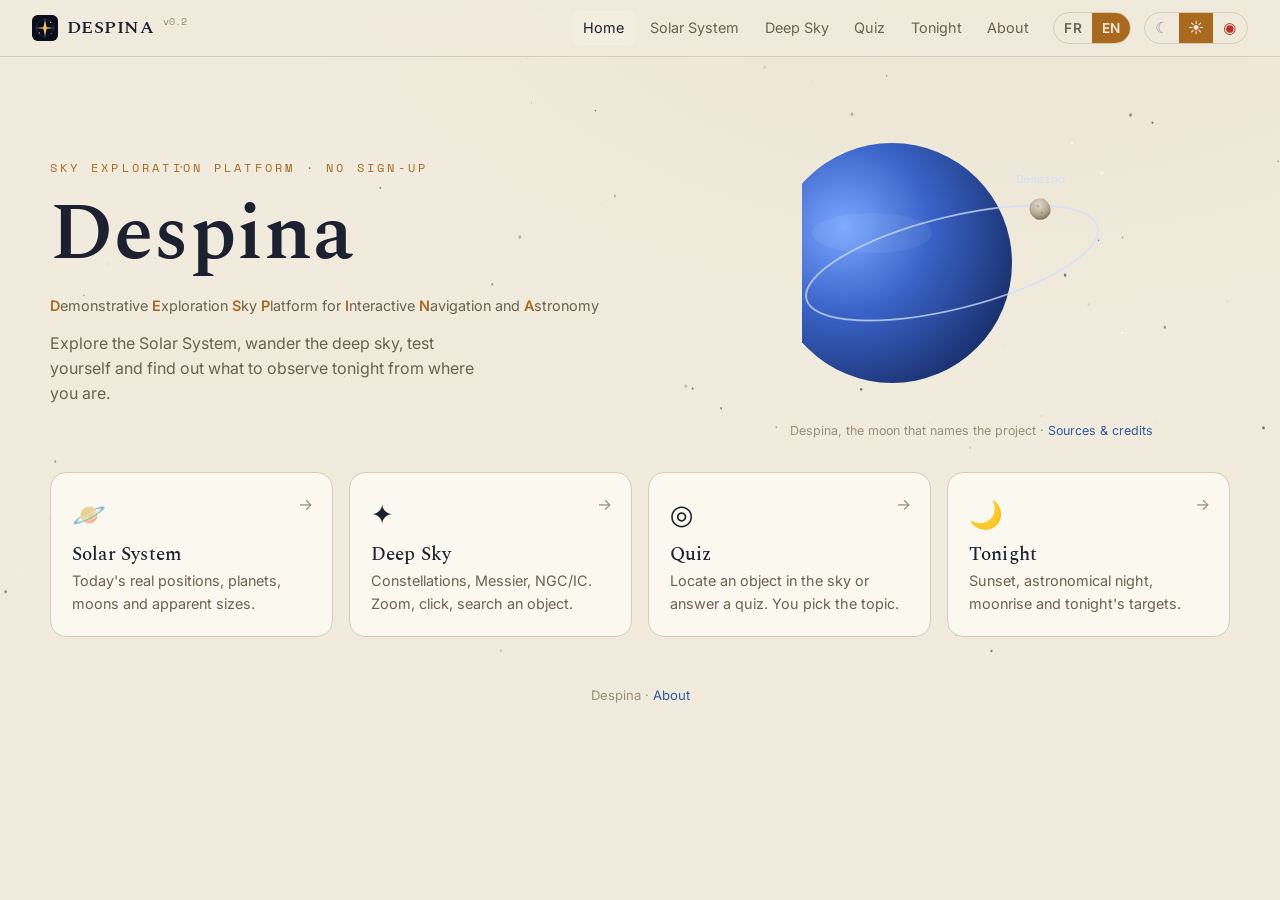
==== index.html @ 49970dee "Add files via upload Despina_v0.2" ====
<!DOCTYPE html>
<html lang="fr" data-theme="dark">
<head>
<meta charset="utf-8">
<meta name="viewport" content="width=device-width, initial-scale=1, viewport-fit=cover">
<title>Despina — apprendre le ciel</title>
<meta name="description" content="Despina : plateforme interactive d'astronomie — système solaire, ciel profond, quiz et quoi observer ce soir. Sans inscription.">
<meta name="theme-color" content="#0a0e1a">
<link rel="icon" href="./assets/img/icon.svg">
<link rel="manifest" href="./manifest.json">
<link rel="apple-touch-icon" href="./assets/img/icon.svg">
<meta name="apple-mobile-web-app-capable" content="yes">
<link rel="preconnect" href="https://fonts.googleapis.com">
<link rel="preconnect" href="https://fonts.gstatic.com" crossorigin>
<link href="https://fonts.googleapis.com/css2?family=Spectral:wght@400;500;600&family=Inter:wght@400;500;600&family=Space+Mono&display=swap" rel="stylesheet">
<link rel="stylesheet" href="./assets/css/base.css">
<script src="./assets/js/i18n.js"></script>
<script src="./assets/js/theme.js"></script>
<style>
  .hero { position:relative; overflow:hidden; }
  #stars { position:absolute; inset:0; width:100%; height:100%; z-index:0; }
  .hero-inner { position:relative; z-index:1; padding:clamp(2rem,5vw,3.5rem) 0 1rem; }
  .hero-top { display:grid; grid-template-columns:1.1fr .9fr; gap:2rem; align-items:center; }
  @media (max-width:820px){ .hero-top { grid-template-columns:1fr; } }
  .hero h1 { font-size:clamp(2.6rem,8vw,5rem); font-weight:600; letter-spacing:1px; margin:.1em 0 .1em; }
  .hero .acr { color:var(--muted); font-size:.9rem; }
  .hero .acr b { color:var(--accent); font-weight:600; }
  .lede { color:var(--muted); max-width:44ch; margin:.7rem 0 0; }
  .despina-card { text-align:center; }
  .despina-card .hero-art { width:100%; max-width:340px; height:auto; margin:0 auto; display:block; border-radius:14px; }
  .cap { color:var(--faint); font-size:.78rem; margin:.5rem 0 0; }
  .grid { display:grid; grid-template-columns:repeat(auto-fit,minmax(230px,1fr)); gap:1rem; margin-top:2rem; }
  .tile { position:relative; display:block; text-decoration:none; color:inherit; background:var(--surface);
    border:1px solid var(--line); border-radius:16px; padding:1.3rem; overflow:hidden; transition:transform .18s,border-color .18s; }
  .tile:hover { transform:translateY(-3px); border-color:var(--accent); text-decoration:none; }
  .tile .ic { font-size:1.7rem; } .tile h3 { margin:.5rem 0 .25rem; font-size:1.2rem; }
  .tile p { margin:0; color:var(--muted); font-size:.9rem; } .tile .go { position:absolute; top:1.2rem; right:1.2rem; color:var(--faint); }
</style>
</head>
<body>
<a href="#main" class="skip" data-i18n="nav.home">Accueil</a>
<header class="topbar">
  <span class="brand"><img src="./assets/img/icon.svg" width="26" height="26" alt=""><b>DESPINA</b><span class="v">v0.2</span></span>
  <nav class="nav">
    <a href="./index.html" class="active" data-i18n="nav.home">Accueil</a>
    <a href="./solar.html" data-i18n="nav.solar">Système solaire</a>
    <a href="./deepsky.html" data-i18n="nav.deepsky">Ciel profond</a>
    <a href="./quiz.html" data-i18n="nav.quiz">Quiz</a>
    <a href="./observe.html" data-i18n="nav.observe">Ce soir</a>
    <a href="./info.html" data-i18n="nav.info">Infos</a>
  </nav>
  <span data-lang-switch></span>
  <span data-theme-switch></span>
</header>

<main id="main" class="hero">
  <canvas id="stars" aria-hidden="true"></canvas>
  <div class="wrap hero-inner">
    <div class="hero-top">
      <div>
        <p class="eyebrow" data-i18n="home.eyebrow">Plateforme d'exploration du ciel · sans inscription</p>
        <h1>Despina</h1>
        <p class="acr" data-i18n-html="home.acronym"></p>
        <p class="lede" data-i18n="home.lede"></p>
      </div>
      <div class="despina-card">
        <svg class="hero-art" viewBox="0 0 340 300" role="img" aria-label="Illustration de Despina et de Neptune">
          <defs>
            <radialGradient id="nep" cx="30%" cy="35%" r="80%">
              <stop offset="0%" stop-color="#7aa6ff"/>
              <stop offset="45%" stop-color="#3a63c8"/><stop offset="100%" stop-color="#152a63"/>
            </radialGradient>
            <radialGradient id="moon" cx="38%" cy="35%" r="75%">
              <stop offset="0%" stop-color="#e7ddce"/><stop offset="60%" stop-color="#b3a690"/><stop offset="100%" stop-color="#6b6152"/>
            </radialGradient>
          </defs>
          <!-- étoiles -->
          <g fill="#fff"><circle cx="40" cy="40" r="1.1"/><circle cx="300" cy="60" r="1.4"/><circle cx="270" cy="30" r="0.9"/>
            <circle cx="60" cy="240" r="1.2"/><circle cx="320" cy="220" r="1"/><circle cx="30" cy="150" r="0.8"/></g>
          <!-- Neptune, limbe -->
          <circle cx="90" cy="150" r="120" fill="url(#nep)"/>
          <ellipse cx="70" cy="120" rx="60" ry="20" fill="#ffffff" opacity=".06"/>
          <!-- anneau Le Verrier -->
          <ellipse cx="150" cy="150" rx="150" ry="46" fill="none" stroke="#cfe0ff" stroke-width="2" opacity=".55" transform="rotate(-14 150 150)"/>
          <ellipse cx="150" cy="150" rx="150" ry="46" fill="none" stroke="#cfe0ff" stroke-width="0.6" opacity=".9" transform="rotate(-14 150 150)"/>
          <!-- Despina, petite lune irrégulière juste en deçà de l'anneau -->
          <g transform="translate(238,96) rotate(20)">
            <path d="M0,-11 Q9,-9 11,0 Q10,10 0,11 Q-10,9 -11,-1 Q-9,-10 0,-11 Z" fill="url(#moon)"/>
            <circle cx="-3" cy="-2" r="1.6" fill="#000" opacity=".18"/><circle cx="3" cy="3" r="1.2" fill="#000" opacity=".15"/>
          </g>
          <text x="238" y="70" text-anchor="middle" font-size="12" fill="#cfe0ff" font-family="Space Mono, monospace">Despina</text>
        </svg>
        <p class="cap"><span data-i18n="home.despina.h">Despina, la lune qui donne son nom au projet</span> ·
          <a href="#" id="sources-link" data-i18n="home.despina.sources">Sources &amp; crédits</a></p>
      </div>
    </div>

    <div class="grid">
      <a class="tile" href="./solar.html"><span class="go">→</span><div class="ic">🪐</div>
        <h3 data-i18n="nav.solar">Système solaire</h3><p data-i18n="home.solar.d"></p></a>
      <a class="tile" href="./deepsky.html"><span class="go">→</span><div class="ic">✦</div>
        <h3 data-i18n="nav.deepsky">Ciel profond</h3><p data-i18n="home.deepsky.d"></p></a>
      <a class="tile" href="./quiz.html"><span class="go">→</span><div class="ic">◎</div>
        <h3 data-i18n="nav.quiz">Quiz</h3><p data-i18n="home.quiz.d"></p></a>
      <a class="tile" href="./observe.html"><span class="go">→</span><div class="ic">🌙</div>
        <h3 data-i18n="nav.observe">Ce soir</h3><p data-i18n="home.observe.d"></p></a>
    </div>
  </div>
</main>

<footer class="wrap" style="color:var(--faint);font-size:.82rem;text-align:center;padding-top:2rem">
  Despina · <a href="./info.html" data-i18n="nav.info">Infos</a>
</footer>

<script>
// sources Despina (modale)
document.getElementById("sources-link").addEventListener("click", e=>{
  e.preventDefault();
  const en = (window.Despina.getLang&&window.Despina.getLang())==="en";
  const html = en
   ? `<h3>Despina — sources &amp; credits</h3>
      <p>Despina (Neptune V) is the third-closest inner moon of Neptune, ~150 km across and irregular. Discovered in late July 1989 from <b>Voyager 2</b> images (S. P. Synnott &amp; the Voyager Imaging Team; designation S/1989 N 3), named in 1991 after Despoina of Greek mythology. It orbits just inside the Le Verrier ring and acts as its shepherd moon.</p>
      <p>The image above is an <b>original illustration</b> made for this app (real Voyager 2 / JWST views are extremely low-resolution).</p>
      <h4>Sources</h4><ul>
        <li><a href="https://www.nasa.gov/history/30-years-ago-voyager-2-explores-neptune/" target="_blank" rel="noopener">NASA — Voyager 2 at Neptune</a></li>
        <li><a href="https://en.wikipedia.org/wiki/Despina_(moon)" target="_blank" rel="noopener">Wikipedia — Despina (moon)</a></li>
        <li><a href="https://www.britannica.com/place/Neptune-planet/The-ring-system" target="_blank" rel="noopener">Britannica — Neptune's rings</a></li>
        <li><a href="https://earthsky.org/space/webb-sees-neptunes-rings-and-moons-wow/" target="_blank" rel="noopener">JWST image of Despina (EarthSky/NASA)</a></li></ul>`
   : `<h3>Despina — sources &amp; crédits</h3>
      <p>Despina (Neptune V) est la troisième lune interne de Neptune, ~150 km, irrégulière. Découverte fin juillet 1989 sur les images de <b>Voyager 2</b> (S. P. Synnott &amp; l'équipe imagerie Voyager ; désignation S/1989 N 3), nommée en 1991 d'après Despoina de la mythologie grecque. Elle orbite juste en deçà de l'anneau Le Verrier dont elle est la lune-berger.</p>
      <p>L'image ci-dessus est une <b>illustration originale</b> réalisée pour l'appli (les vraies vues Voyager 2 / JWST sont de très faible résolution).</p>
      <h4>Sources</h4><ul>
        <li><a href="https://www.nasa.gov/history/30-years-ago-voyager-2-explores-neptune/" target="_blank" rel="noopener">NASA — Voyager 2 à Neptune</a></li>
        <li><a href="https://fr.wikipedia.org/wiki/Despina_(lune)" target="_blank" rel="noopener">Wikipédia — Despina (lune)</a></li>
        <li><a href="https://www.britannica.com/place/Neptune-planet/The-ring-system" target="_blank" rel="noopener">Britannica — anneaux de Neptune</a></li>
        <li><a href="https://earthsky.org/space/webb-sees-neptunes-rings-and-moons-wow/" target="_blank" rel="noopener">Image JWST de Despina (EarthSky/NASA)</a></li></ul>`;
  window.Despina.modal(html);
});
// champ d'étoiles
(function(){
  const c=document.getElementById('stars'),x=c.getContext('2d');let w,h,stars,DPR;
  const reduce=matchMedia('(prefers-reduced-motion: reduce)').matches;
  const ink=v=>getComputedStyle(document.documentElement).getPropertyValue(v).trim();
  function resize(){DPR=Math.min(devicePixelRatio||1,2);w=c.clientWidth;h=c.clientHeight;c.width=w*DPR;c.height=h*DPR;x.setTransform(DPR,0,0,DPR,0,0);
    const n=Math.min(160,Math.floor(w*h/9000));stars=Array.from({length:n},()=>({x:Math.random()*w,y:Math.random()*h,r:Math.random()*1.3+.2,p:Math.random()*6.28,s:Math.random()*.02+.004}));}
  function frame(t){x.clearRect(0,0,w,h);const col=ink('--star')||'#fff';
    for(const s of stars){const a=reduce?.7:(0.35+0.35*Math.sin(s.p+t*s.s));x.globalAlpha=a;x.fillStyle=col;x.beginPath();x.arc(s.x,s.y,s.r,0,6.28);x.fill();}
    x.globalAlpha=1;if(!reduce)requestAnimationFrame(frame);}
  addEventListener('resize',resize);resize();requestAnimationFrame(frame);
})();
</script>
</body>
</html>
---- assets/css/base.css ----
/* ============================================================
   Despina — feuille de style commune (v0.2)
   Thèmes : sombre (défaut) · clair · nuit (rouge, vision nocturne)
   ============================================================ */

:root,
[data-theme="dark"] {
  --bg:#0a0e1a; --bg-2:#0d1324; --surface:#131a2e; --surface-2:#1b2440;
  --line:#26314f; --ink:#e8ecf5; --muted:#8792ab; --faint:#566079;
  --accent:#f4c15d; --accent-2:#6ea8ff; --danger:#ff6b6b;
  --star:#ffffff; --shadow:0 10px 40px rgba(0,0,0,.45); color-scheme:dark;
}
[data-theme="light"] {
  --bg:#f1ebdd; --bg-2:#ece4d2; --surface:#fbf8f0; --surface-2:#f4eee0;
  --line:#d8cdb4; --ink:#1b2130; --muted:#6b6250; --faint:#9a8f78;
  --accent:#a9691f; --accent-2:#2f5aa8; --danger:#b23b2e;
  --star:#2b3446; --shadow:0 10px 30px rgba(80,60,20,.18); color-scheme:light;
}
[data-theme="night"] {
  --bg:#060000; --bg-2:#0a0000; --surface:#120202; --surface-2:#1c0404;
  --line:#3a0a06; --ink:#ff5a49; --muted:#b83024; --faint:#7a1c14;
  --accent:#ff6a54; --accent-2:#d84634; --danger:#ff6a54;
  --star:#ff5a49; --shadow:0 10px 30px rgba(0,0,0,.7); color-scheme:dark;
}
[data-theme="night"] img, [data-theme="night"] .planet-visual, [data-theme="night"] canvas,
[data-theme="night"] .hero-art { filter: sepia(1) saturate(6) hue-rotate(-38deg) brightness(.6); }

* { box-sizing: border-box; }
html, body { margin: 0; padding: 0; }
body {
  background: radial-gradient(1200px 700px at 78% -10%, var(--bg-2), transparent 60%), var(--bg);
  color: var(--ink);
  font-family: "Inter", system-ui, -apple-system, "Segoe UI", Roboto, sans-serif;
  font-size: 16px; line-height: 1.55; min-height: 100vh; -webkit-font-smoothing: antialiased;
}
h1,h2,h3,.display { font-family:"Spectral",Georgia,serif; font-weight:500; letter-spacing:.2px; line-height:1.15; margin:0 0 .4em; }
.mono,.data { font-family:"Space Mono",ui-monospace,Menlo,monospace; }
a { color: var(--accent-2); text-decoration: none; } a:hover { text-decoration: underline; }

.eyebrow { font-family:"Space Mono",monospace; font-size:.72rem; letter-spacing:.28em; text-transform:uppercase; color:var(--accent); }

/* Barre de nav */
.topbar { position:sticky; top:0; z-index:40; display:flex; align-items:center; gap:.8rem;
  padding:.7rem clamp(1rem,3vw,2rem); background:color-mix(in srgb,var(--bg) 82%,transparent);
  backdrop-filter:blur(10px); border-bottom:1px solid var(--line); }
.brand { display:flex; align-items:center; gap:.55rem; font-family:"Spectral",serif; font-size:1.15rem; color:var(--ink); }
.brand img { width:26px; height:26px; }
.brand b { font-weight:600; letter-spacing:.5px; }
.brand .v { font:.62rem "Space Mono",monospace; color:var(--faint); align-self:flex-start; }
.nav { display:flex; gap:.2rem; margin-left:auto; flex-wrap:wrap; }
.nav a { color:var(--muted); padding:.35rem .7rem; border-radius:8px; font-size:.9rem; }
.nav a:hover { background:var(--surface); color:var(--ink); text-decoration:none; }
.nav a.active { color:var(--ink); background:var(--surface-2); }

.theme-switch,.lang-switch { display:inline-flex; border:1px solid var(--line); border-radius:999px; overflow:hidden; }
.theme-switch button,.lang-switch button { background:transparent; border:0; cursor:pointer; color:var(--muted);
  height:30px; display:grid; place-items:center; font-size:.85rem; font-family:inherit; }
.theme-switch button { width:34px; font-size:.95rem; }
.lang-switch button { width:38px; font-weight:600; letter-spacing:.5px; }
.theme-switch button[aria-pressed="true"],.lang-switch button[aria-pressed="true"] { background:var(--accent); color:var(--bg); }

.wrap { max-width:1180px; margin:0 auto; padding:clamp(1rem,3vw,2rem); }
.card { background:var(--surface); border:1px solid var(--line); border-radius:14px; padding:1.1rem 1.2rem; box-shadow:var(--shadow); }

.btn { display:inline-flex; align-items:center; gap:.5rem; cursor:pointer; background:var(--surface-2); color:var(--ink);
  border:1px solid var(--line); border-radius:10px; padding:.5rem .9rem; font-size:.92rem; font-family:inherit; }
.btn:hover { border-color:var(--accent); }
.btn.primary { background:var(--accent); color:var(--bg); border-color:transparent; font-weight:600; }
.btn:focus-visible, a:focus-visible, button:focus-visible { outline:2px solid var(--accent-2); outline-offset:2px; }

.tag { font:.68rem "Space Mono",monospace; letter-spacing:.05em; color:var(--accent); border:1px solid var(--line);
  padding:.1rem .45rem; border-radius:6px; text-transform:uppercase; }
.tag.soon { color:var(--muted); }

/* bouton "i" / "+" ronds */
.info-btn { display:inline-grid; place-items:center; width:20px; height:20px; border-radius:50%; cursor:pointer;
  border:1px solid var(--line); background:var(--surface-2); color:var(--muted); font:600 .72rem "Space Mono",monospace; padding:0; vertical-align:middle; }
.info-btn:hover { color:var(--accent); border-color:var(--accent); }

.datatable { width:100%; border-collapse:collapse; font-size:.9rem; }
.datatable td { padding:.38rem 0; border-bottom:1px dashed var(--line); vertical-align:top; }
.datatable td:first-child { color:var(--muted); padding-right:1rem; }
.datatable td:last-child { text-align:right; font-family:"Space Mono",monospace; }

.chips { display:flex; flex-wrap:wrap; gap:.35rem; margin:.4rem 0; }
.chip { font:.74rem "Space Mono",monospace; color:var(--muted); border:1px solid var(--line);
  border-radius:999px; padding:.12rem .55rem; }
.chip.hl { color:var(--bg); background:var(--accent); border-color:transparent; font-weight:600; }

.stub { min-height:55vh; display:grid; place-content:center; text-align:center; gap:.6rem; padding:2rem; }
.stub .big { font-size:clamp(1.8rem,5vw,3rem); }

/* Modale d'info / sources */
.modal-back { position:fixed; inset:0; background:rgba(0,0,0,.6); z-index:100; display:grid; place-items:center; padding:1rem; }
[data-theme="night"] .modal-back { background:rgba(0,0,0,.85); }
.modal { background:var(--surface); border:1px solid var(--line); border-radius:16px; max-width:640px; width:100%;
  max-height:85vh; overflow:auto; padding:1.4rem 1.5rem; box-shadow:var(--shadow); }
.modal h3 { font-size:1.3rem; }
.modal h4 { margin:1rem 0 .2rem; font:600 .82rem "Space Mono",monospace; text-transform:uppercase; letter-spacing:.06em; color:var(--accent); }
.modal p, .modal li { color:var(--muted); font-size:.9rem; }
.modal .formula { font-family:"Space Mono",monospace; background:var(--surface-2); border:1px solid var(--line);
  border-radius:8px; padding:.5rem .7rem; color:var(--ink); font-size:.85rem; display:block; margin:.3rem 0; overflow-x:auto; }
.modal-close { float:right; }

@media (prefers-reduced-motion: reduce) { * { animation-duration:.001ms !important; transition-duration:.001ms !important; } }
.skip { position:absolute; left:-999px; }
.skip:focus { left:1rem; top:.6rem; background:var(--accent); color:var(--bg); padding:.4rem .7rem; border-radius:8px; z-index:110; }
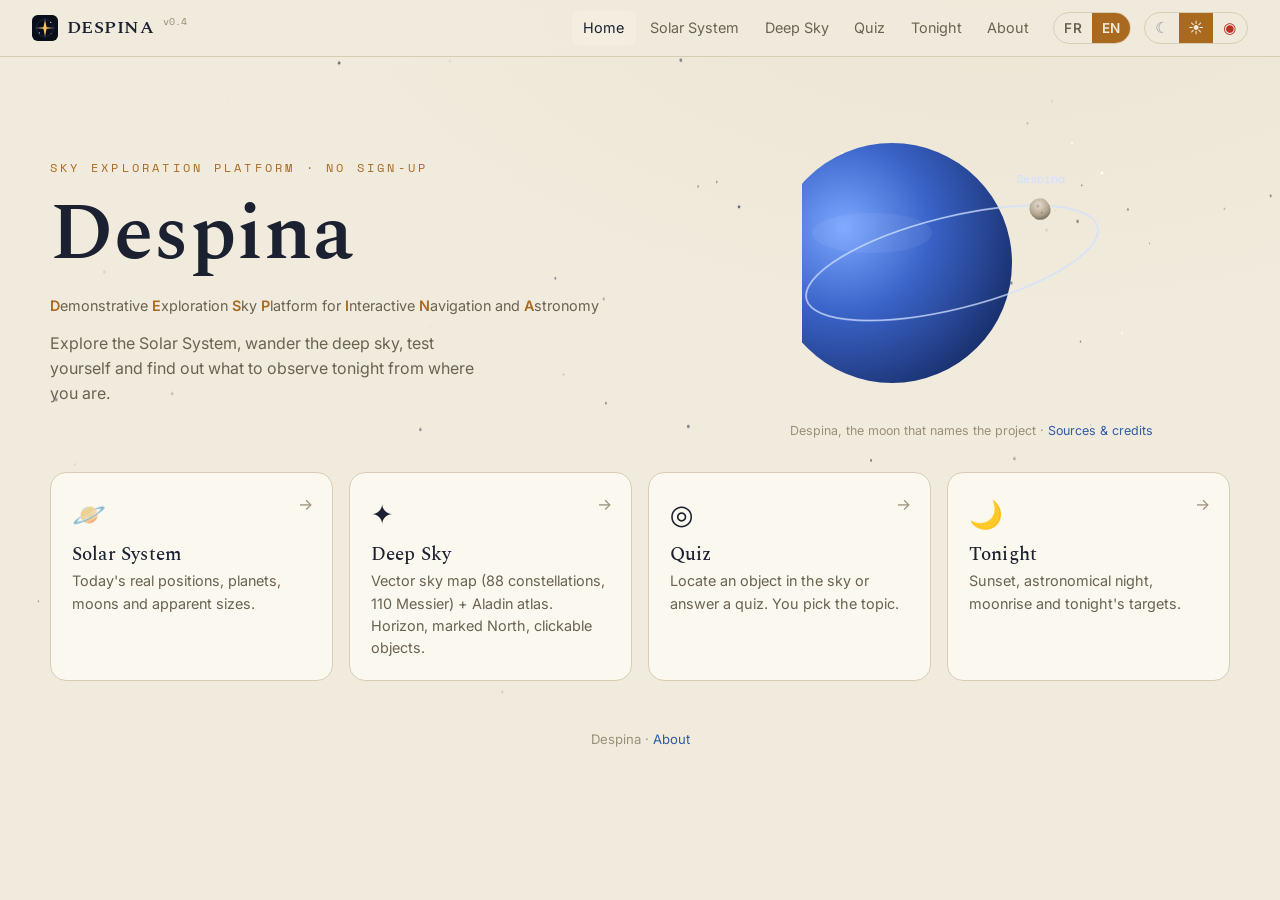
==== commit 51fd1a3d: "Add files via upload Despina_v0.4" ====
--- a/index.html
+++ b/index.html
@@ -40,7 +40,7 @@
 <body>
 <a href="#main" class="skip" data-i18n="nav.home">Accueil</a>
 <header class="topbar">
-  <span class="brand"><img src="./assets/img/icon.svg" width="26" height="26" alt=""><b>DESPINA</b><span class="v">v0.2</span></span>
+  <span class="brand"><img src="./assets/img/icon.svg" width="26" height="26" alt=""><b>DESPINA</b><span class="v">v0.4</span></span>
   <nav class="nav">
     <a href="./index.html" class="active" data-i18n="nav.home">Accueil</a>
     <a href="./solar.html" data-i18n="nav.solar">Système solaire</a>
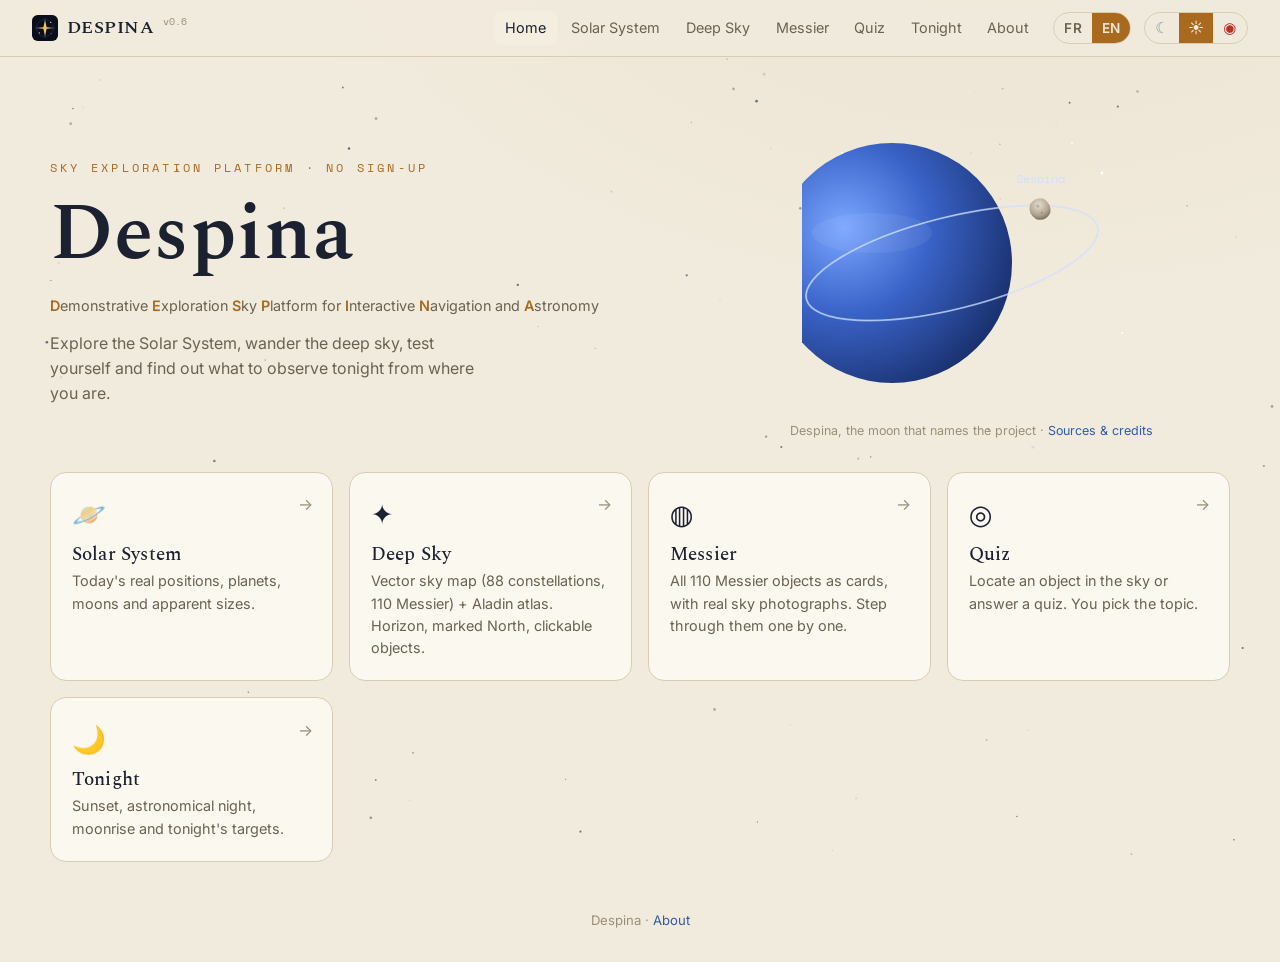
==== commit 353f79b3: "Add files via upload Despina_v0.6" ====
--- a/index.html
+++ b/index.html
@@ -3,9 +3,26 @@
 <head>
 <meta charset="utf-8">
 <meta name="viewport" content="width=device-width, initial-scale=1, viewport-fit=cover">
-<title>Despina — apprendre le ciel</title>
+<title>Despina — planétarium interactif</title>
 <meta name="description" content="Despina : plateforme interactive d'astronomie — système solaire, ciel profond, quiz et quoi observer ce soir. Sans inscription.">
 <meta name="theme-color" content="#0a0e1a">
+<meta name="description" content="Carte du ciel, système solaire, catalogue Messier et quiz. Positions réelles calculées dans le navigateur, sans compte ni traceur. Fonctionne hors-ligne.">
+<link rel="canonical" href="https://VOTRE-COMPTE.github.io/despina-aapp/">
+<meta property="og:type" content="website">
+<meta property="og:site_name" content="Despina">
+<meta property="og:locale" content="fr_FR">
+<meta property="og:locale:alternate" content="en_GB">
+<meta property="og:url" content="https://VOTRE-COMPTE.github.io/despina-aapp/">
+<meta property="og:title" content="Despina — planétarium interactif">
+<meta property="og:description" content="Carte du ciel, système solaire, catalogue Messier et quiz. Positions réelles calculées dans le navigateur, sans compte ni traceur. Fonctionne hors-ligne.">
+<meta property="og:image" content="https://VOTRE-COMPTE.github.io/despina-aapp/assets/img/og.png">
+<meta property="og:image:width" content="1200">
+<meta property="og:image:height" content="630">
+<meta property="og:image:alt" content="Despina — planétarium interactif">
+<meta name="twitter:card" content="summary_large_image">
+<meta name="twitter:title" content="Despina — planétarium interactif">
+<meta name="twitter:description" content="Carte du ciel, système solaire, catalogue Messier et quiz. Positions réelles calculées dans le navigateur, sans compte ni traceur. Fonctionne hors-ligne.">
+<meta name="twitter:image" content="https://VOTRE-COMPTE.github.io/despina-aapp/assets/img/og.png">
 <link rel="icon" href="./assets/img/icon.svg">
 <link rel="manifest" href="./manifest.json">
 <link rel="apple-touch-icon" href="./assets/img/icon.svg">
@@ -40,11 +57,12 @@
 <body>
 <a href="#main" class="skip" data-i18n="nav.home">Accueil</a>
 <header class="topbar">
-  <span class="brand"><img src="./assets/img/icon.svg" width="26" height="26" alt=""><b>DESPINA</b><span class="v">v0.4</span></span>
+  <span class="brand"><img src="./assets/img/icon.svg" width="26" height="26" alt=""><b>DESPINA</b><span class="v">v0.6</span></span>
   <nav class="nav">
     <a href="./index.html" class="active" data-i18n="nav.home">Accueil</a>
     <a href="./solar.html" data-i18n="nav.solar">Système solaire</a>
     <a href="./deepsky.html" data-i18n="nav.deepsky">Ciel profond</a>
+    <a href="./messier.html" data-i18n="nav.messier">Messier</a>
     <a href="./quiz.html" data-i18n="nav.quiz">Quiz</a>
     <a href="./observe.html" data-i18n="nav.observe">Ce soir</a>
     <a href="./info.html" data-i18n="nav.info">Infos</a>
@@ -100,6 +118,8 @@
         <h3 data-i18n="nav.solar">Système solaire</h3><p data-i18n="home.solar.d"></p></a>
       <a class="tile" href="./deepsky.html"><span class="go">→</span><div class="ic">✦</div>
         <h3 data-i18n="nav.deepsky">Ciel profond</h3><p data-i18n="home.deepsky.d"></p></a>
+      <a class="tile" href="./messier.html"><span class="go">→</span><div class="ic">◍</div>
+        <h3 data-i18n="nav.messier">Messier</h3><p data-i18n="home.messier.d"></p></a>
       <a class="tile" href="./quiz.html"><span class="go">→</span><div class="ic">◎</div>
         <h3 data-i18n="nav.quiz">Quiz</h3><p data-i18n="home.quiz.d"></p></a>
       <a class="tile" href="./observe.html"><span class="go">→</span><div class="ic">🌙</div>
--- a/assets/css/base.css
+++ b/assets/css/base.css
@@ -52,6 +52,33 @@
 .nav a:hover { background:var(--surface); color:var(--ink); text-decoration:none; }
 .nav a.active { color:var(--ink); background:var(--surface-2); }
 
+/* Bouton hamburger : masqué sur grand écran, injecté par theme.js */
+.nav-toggle { display:none; background:transparent; border:1px solid var(--line); border-radius:9px;
+  color:var(--ink); width:38px; height:34px; cursor:pointer; font-size:1.1rem; line-height:1;
+  align-items:center; justify-content:center; padding:0; }
+
+/* Témoin hors-ligne (injecté par theme.js) */
+.offline-tag { font:.62rem "Space Mono",monospace; text-transform:uppercase; letter-spacing:.08em;
+  color:var(--bg); background:var(--accent); border-radius:999px; padding:.15rem .45rem; align-self:center; }
+.offline-tag[hidden] { display:none; }
+
+@media (max-width:860px) {
+  .topbar { flex-wrap:nowrap; gap:.5rem; padding:.55rem .8rem; }
+  .brand { font-size:1rem; }
+  .brand .v { display:none; }
+  .nav-toggle { display:inline-flex; margin-left:auto; order:3; }
+  .topbar [data-lang-switch] { order:1; }
+  .topbar [data-theme-switch] { order:2; }
+  /* le menu devient un panneau déroulant, fermé par défaut */
+  .nav { order:4; position:absolute; top:100%; left:0; right:0; margin:0;
+    flex-direction:column; gap:.15rem; padding:.5rem .8rem .8rem;
+    background:var(--bg-2); border-bottom:1px solid var(--line); box-shadow:var(--shadow);
+    max-height:0; overflow:hidden; opacity:0; visibility:hidden;
+    transition:max-height .22s ease, opacity .18s ease; }
+  .topbar.nav-open .nav { max-height:70vh; opacity:1; visibility:visible; overflow-y:auto; }
+  .nav a { padding:.6rem .7rem; font-size:1rem; }
+}
+
 .theme-switch,.lang-switch { display:inline-flex; border:1px solid var(--line); border-radius:999px; overflow:hidden; }
 .theme-switch button,.lang-switch button { background:transparent; border:0; cursor:pointer; color:var(--muted);
   height:30px; display:grid; place-items:center; font-size:.85rem; font-family:inherit; }
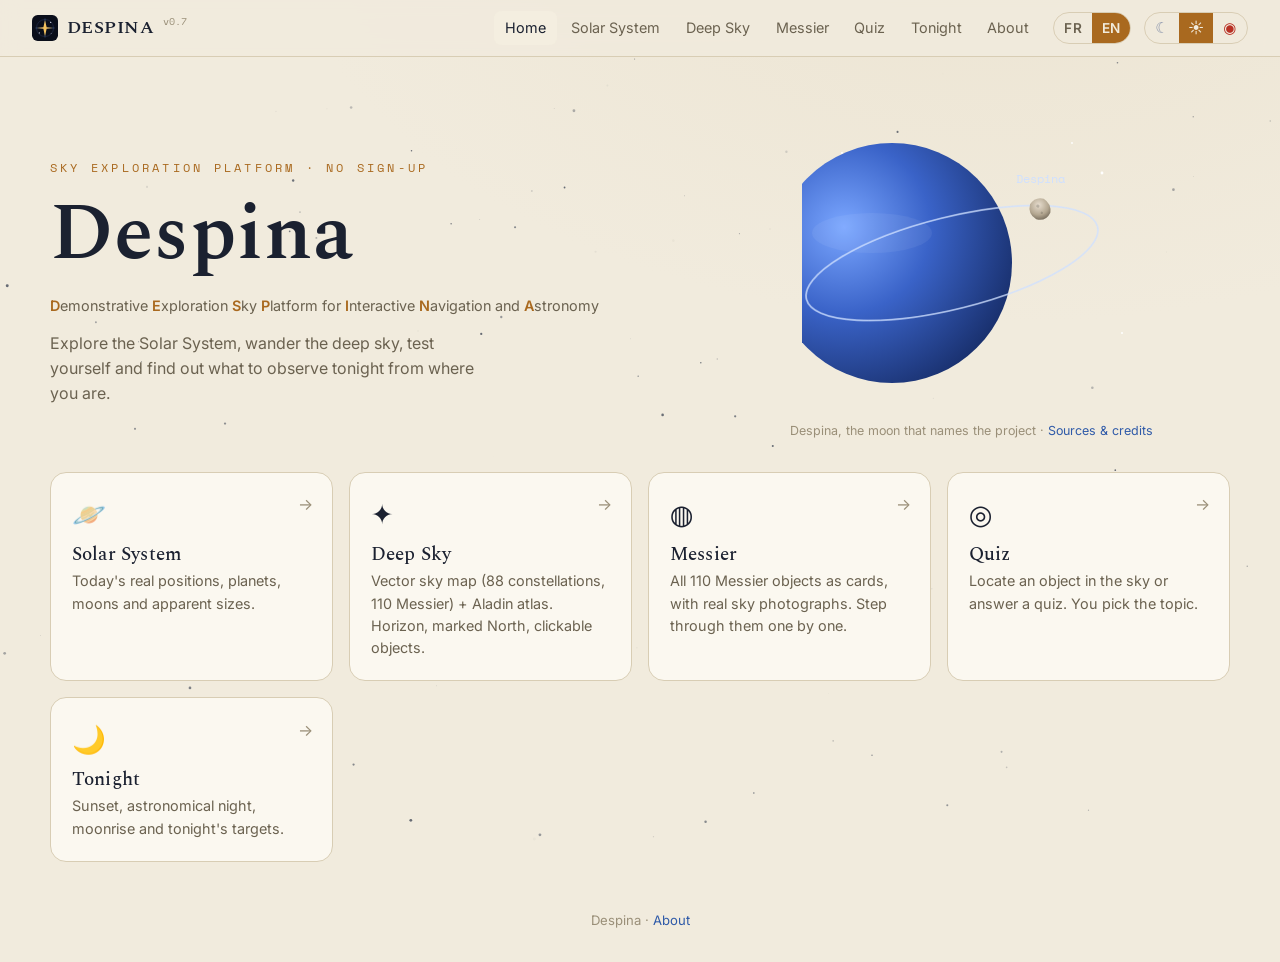
==== commit 360d15fa: "Despina_v0.7" ====
--- a/index.html
+++ b/index.html
@@ -57,7 +57,7 @@
 <body>
 <a href="#main" class="skip" data-i18n="nav.home">Accueil</a>
 <header class="topbar">
-  <span class="brand"><img src="./assets/img/icon.svg" width="26" height="26" alt=""><b>DESPINA</b><span class="v">v0.6</span></span>
+  <span class="brand"><img src="./assets/img/icon.svg" width="26" height="26" alt=""><b>DESPINA</b><span class="v">v0.7</span></span>
   <nav class="nav">
     <a href="./index.html" class="active" data-i18n="nav.home">Accueil</a>
     <a href="./solar.html" data-i18n="nav.solar">Système solaire</a>
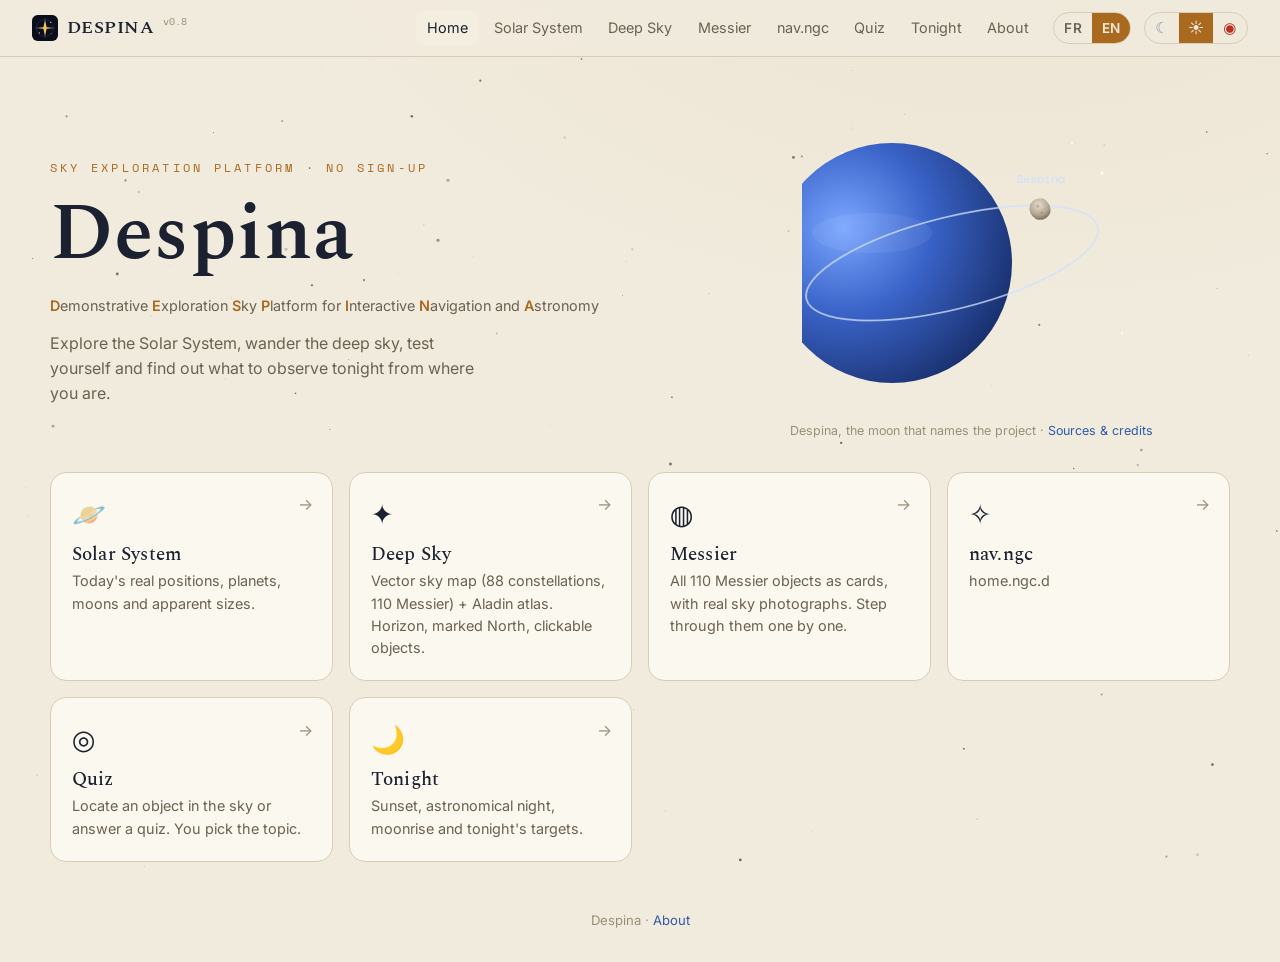
==== commit d8631613: "Add files via upload Despina_v0.8 (Pas réussi sur téléphone à mettre le asset…)" ====
--- a/index.html
+++ b/index.html
@@ -57,12 +57,13 @@
 <body>
 <a href="#main" class="skip" data-i18n="nav.home">Accueil</a>
 <header class="topbar">
-  <span class="brand"><img src="./assets/img/icon.svg" width="26" height="26" alt=""><b>DESPINA</b><span class="v">v0.7</span></span>
+  <span class="brand"><img src="./assets/img/icon.svg" width="26" height="26" alt=""><b>DESPINA</b><span class="v">v0.8</span></span>
   <nav class="nav">
     <a href="./index.html" class="active" data-i18n="nav.home">Accueil</a>
     <a href="./solar.html" data-i18n="nav.solar">Système solaire</a>
     <a href="./deepsky.html" data-i18n="nav.deepsky">Ciel profond</a>
     <a href="./messier.html" data-i18n="nav.messier">Messier</a>
+    <a href="./ngc.html" data-i18n="nav.ngc">NGC</a>
     <a href="./quiz.html" data-i18n="nav.quiz">Quiz</a>
     <a href="./observe.html" data-i18n="nav.observe">Ce soir</a>
     <a href="./info.html" data-i18n="nav.info">Infos</a>
@@ -120,6 +121,8 @@
         <h3 data-i18n="nav.deepsky">Ciel profond</h3><p data-i18n="home.deepsky.d"></p></a>
       <a class="tile" href="./messier.html"><span class="go">→</span><div class="ic">◍</div>
         <h3 data-i18n="nav.messier">Messier</h3><p data-i18n="home.messier.d"></p></a>
+      <a class="tile" href="./ngc.html"><span class="go">→</span><div class="ic">✧</div>
+        <h3 data-i18n="nav.ngc">NGC / IC</h3><p data-i18n="home.ngc.d"></p></a>
       <a class="tile" href="./quiz.html"><span class="go">→</span><div class="ic">◎</div>
         <h3 data-i18n="nav.quiz">Quiz</h3><p data-i18n="home.quiz.d"></p></a>
       <a class="tile" href="./observe.html"><span class="go">→</span><div class="ic">🌙</div>
